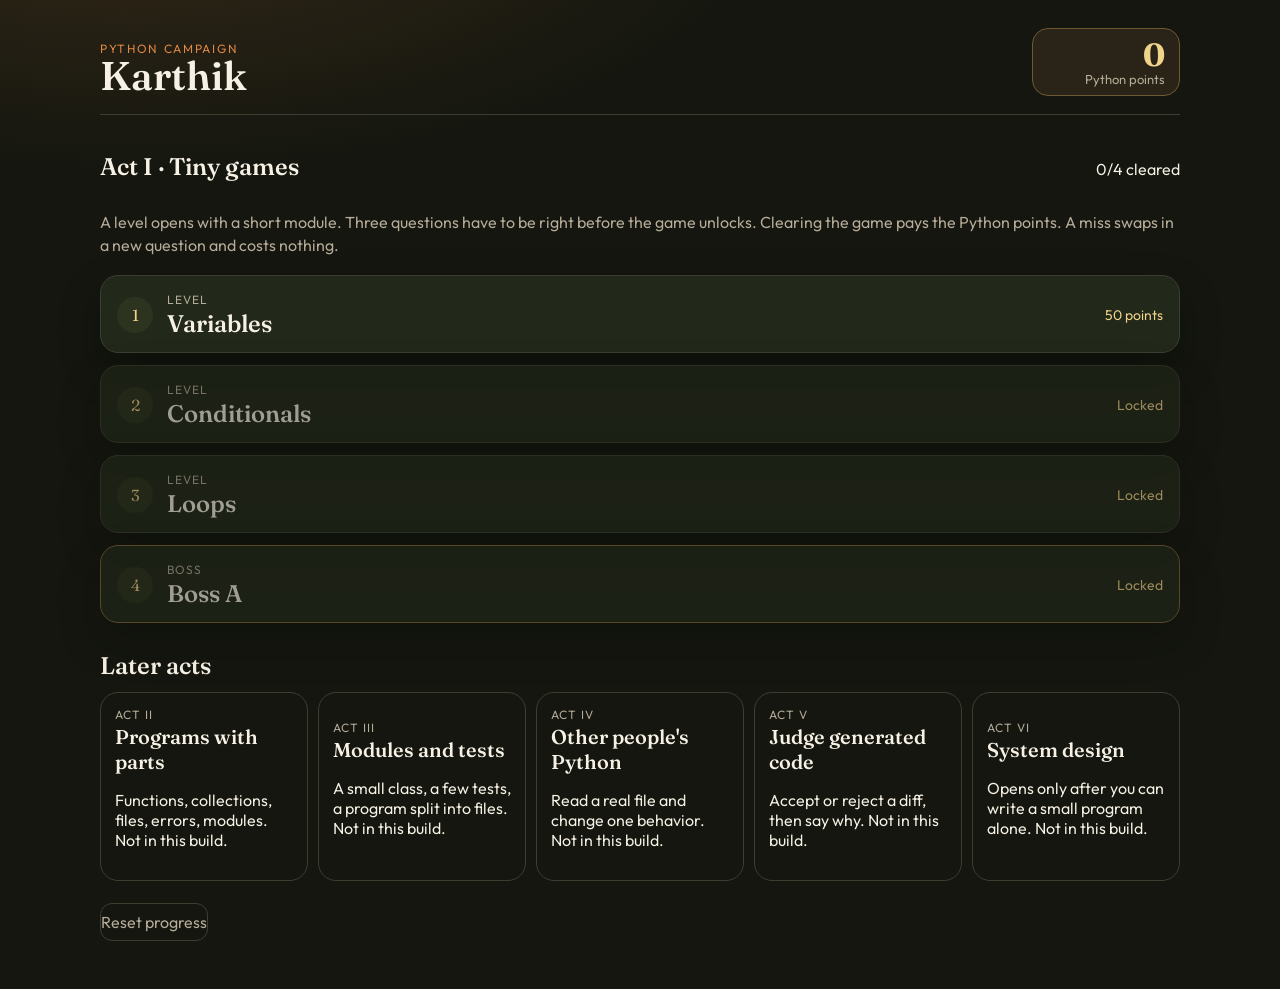
==== app/index.html @ a99b3df0 "Add Act I of the Python campaign tutor. Each level is a short module, a three-question check that lo" ====
<!DOCTYPE html>
<html lang="en">
  <head>
    <meta charset="utf-8" />
    <meta name="viewport" content="width=device-width, initial-scale=1" />
    <title>Python Campaign</title>
    <link rel="preconnect" href="https://fonts.googleapis.com" />
    <link rel="preconnect" href="https://fonts.gstatic.com" crossorigin />
    <link
      href="https://fonts.googleapis.com/css2?family=Fraunces:opsz,wght@9..144,560;9..144,650&family=IBM+Plex+Mono:wght@400;500&family=Outfit:wght@380;520;640&display=swap"
      rel="stylesheet"
    />
    <link rel="stylesheet" href="styles.css" />
  </head>
  <body>
    <div id="app"></div>
    <script src="logic.js"></script>
    <script src="levels.js"></script>
    <script src="main.js"></script>
  </body>
</html>
---- app/styles.css ----
:root {
  --bg: #14160f;
  --bg-raise: #1d2116;
  --ink: #f6f1e4;
  --muted: #b7ad9a;
  --line: #3a4030;
  --copper: #e08a45;
  --copper-ink: #2a160c;
  --gold: #f0d48a;
  --good: #b7d39a;
  --bad: #e7a090;
  --card: #22281a;
  --shadow: 0 18px 40px rgba(0, 0, 0, 0.28);
  color-scheme: dark;
}

* { box-sizing: border-box; }

html, body {
  margin: 0;
  min-height: 100%;
  background:
    radial-gradient(1200px 500px at 10% -10%, rgba(224, 138, 69, 0.16), transparent 55%),
    var(--bg);
  color: var(--ink);
  font-family: Outfit, "Avenir Next", "Segoe UI", sans-serif;
  font-weight: 380;
}

button, input { font: inherit; color: inherit; }

button { cursor: pointer; }

button:focus-visible, input:focus-visible {
  outline: 2px solid var(--gold);
  outline-offset: 2px;
}

#app { min-height: 100vh; }

.wrap {
  width: min(1080px, calc(100% - 32px));
  margin: 0 auto;
  padding-bottom: 48px;
}

.top {
  display: flex;
  justify-content: space-between;
  align-items: flex-end;
  gap: 16px;
  padding: 28px 0 18px;
  border-bottom: 1px solid var(--line);
}

.eyebrow {
  margin: 0;
  letter-spacing: 0.14em;
  text-transform: uppercase;
  font-size: 12px;
  color: var(--copper);
}

h1, h2, h3 { font-family: Fraunces, Georgia, serif; font-weight: 560; margin: 0; }

h1 { font-size: 40px; line-height: 1; }

.points {
  display: flex;
  flex-direction: column;
  align-items: flex-end;
  background: #2a2418;
  border: 1px solid #6d5a32;
  border-radius: 16px;
  padding: 10px 14px 8px;
  min-width: 148px;
}

.points b {
  font-family: Fraunces, Georgia, serif;
  font-size: 32px;
  line-height: 1;
  color: var(--gold);
}

.points span { color: var(--muted); font-size: 13px; }

.lede, .note, .tutor, .feedback { color: var(--muted); line-height: 1.45; }

.act-head, .row {
  display: flex;
  justify-content: space-between;
  gap: 12px;
  align-items: baseline;
}

.act { margin-top: 28px; }

.path {
  list-style: none;
  margin: 18px 0 0;
  padding: 0;
  display: grid;
  gap: 12px;
}

.level-card, .later-card, .panel {
  background: var(--card);
  border: 1px solid var(--line);
  border-radius: 18px;
  box-shadow: var(--shadow);
}

.level-card {
  width: 100%;
  text-align: left;
  padding: 16px 16px 14px;
  display: grid;
  grid-template-columns: auto 1fr auto;
  gap: 14px;
  align-items: center;
}

.level-card:hover:not(:disabled) { border-color: var(--copper); }

.level-card:disabled { cursor: default; opacity: 0.62; }

.level-card.boss { border-color: #8a6237; }

.index {
  width: 36px;
  height: 36px;
  border-radius: 50%;
  display: grid;
  place-items: center;
  background: #2c331f;
  color: var(--gold);
  font-family: Fraunces, Georgia, serif;
}

.kicker { margin: 0 0 2px; color: var(--muted); font-size: 12px; letter-spacing: 0.08em; text-transform: uppercase; }

.status { color: var(--gold); font-size: 14px; }

.later { margin-top: 28px; }

.later-grid {
  margin-top: 12px;
  display: grid;
  grid-template-columns: repeat(auto-fit, minmax(200px, 1fr));
  gap: 10px;
}

.later-card {
  text-align: left;
  padding: 14px;
  background: transparent;
  box-shadow: none;
}

.later-card h3 { font-size: 20px; }

.back, .text-btn, .primary, .choice, .line-btn {
  border-radius: 12px;
  border: 1px solid var(--line);
  background: #2a3120;
}

.primary {
  background: var(--copper);
  color: var(--copper-ink);
  border-color: transparent;
  padding: 10px 14px;
  font-weight: 640;
}

.primary:disabled, .choice:disabled, .line-btn:disabled { opacity: 0.45; cursor: not-allowed; }

.text-btn, .back {
  background: transparent;
  color: var(--muted);
  padding: 8px 0;
}

.level-top { display: flex; justify-content: space-between; gap: 12px; align-items: center; margin-top: 18px; }

.steps { display: flex; gap: 8px; padding: 0; margin: 16px 0; list-style: none; }

.steps button {
  border-radius: 999px;
  border: 1px solid var(--line);
  background: transparent;
  color: var(--muted);
  padding: 6px 12px;
}

.steps button[aria-current="step"] {
  background: var(--copper);
  color: var(--copper-ink);
  border-color: transparent;
}

.panel { padding: 18px; }

.split {
  display: grid;
  grid-template-columns: minmax(0, 0.9fr) minmax(0, 1.1fr);
  gap: 16px;
}

.concept { font-size: 20px; line-height: 1.35; margin: 0 0 12px; }

code, pre, .line-btn, .choice code { font-family: "IBM Plex Mono", ui-monospace, Menlo, Consolas, monospace; }

pre, .code-list {
  margin: 0;
  background: #12160e;
  border-radius: 14px;
  border: 1px solid var(--line);
  padding: 12px;
  overflow: auto;
}

.output { min-height: 52px; color: var(--good); }

.k { color: #f0b37a; }
.s { color: #d9ecb8; }
.n { color: #f0d48a; }
.c { color: #8d927f; }

.choices { display: grid; gap: 8px; margin-top: 12px; }

.choice {
  text-align: left;
  padding: 10px 12px;
  background: #2a3120;
}

.play-stats {
  display: flex;
  gap: 18px;
  align-items: flex-end;
  margin-bottom: 12px;
}

.play-stats strong {
  display: block;
  font-family: Fraunces, Georgia, serif;
  font-size: 42px;
  line-height: 0.9;
}

.controls, .name-row { display: flex; gap: 8px; flex-wrap: wrap; margin: 8px 0 12px; }

input[type="text"], input[type="number"] {
  background: #12160e;
  border: 1px solid var(--line);
  border-radius: 12px;
  padding: 10px 12px;
  min-width: 0;
}

.log {
  max-height: 180px;
  overflow: auto;
  margin: 0;
  padding-left: 18px;
  color: var(--ink);
}

.log li { margin: 4px 0; }

.code-list { padding: 6px; }

.line-btn, .line-static {
  display: grid;
  grid-template-columns: 32px 1fr;
  gap: 8px;
  width: 100%;
  text-align: left;
  padding: 4px 8px;
  border-radius: 8px;
  background: transparent;
  border-color: transparent;
  white-space: pre;
}

.line-btn.selected {
  background: rgba(224, 138, 69, 0.22);
  border-color: var(--copper);
}

.ln { color: #6f7562; }

.feedback { min-height: 1.4em; }

.feedback.bad { color: var(--bad); }
.feedback.good { color: var(--good); }

.actions { display: flex; gap: 10px; flex-wrap: wrap; margin-top: 14px; }

.reset { margin-top: 22px; }

@media (max-width: 800px) {
  h1 { font-size: 32px; }
  .top, .level-card { grid-template-columns: 1fr; display: flex; }
  .level-card { flex-wrap: wrap; }
  .points { align-items: flex-start; }
  .split { grid-template-columns: 1fr; }
  .play-stats strong { font-size: 34px; }
}

@media (prefers-reduced-motion: reduce) {
  * { scroll-behavior: auto; }
}
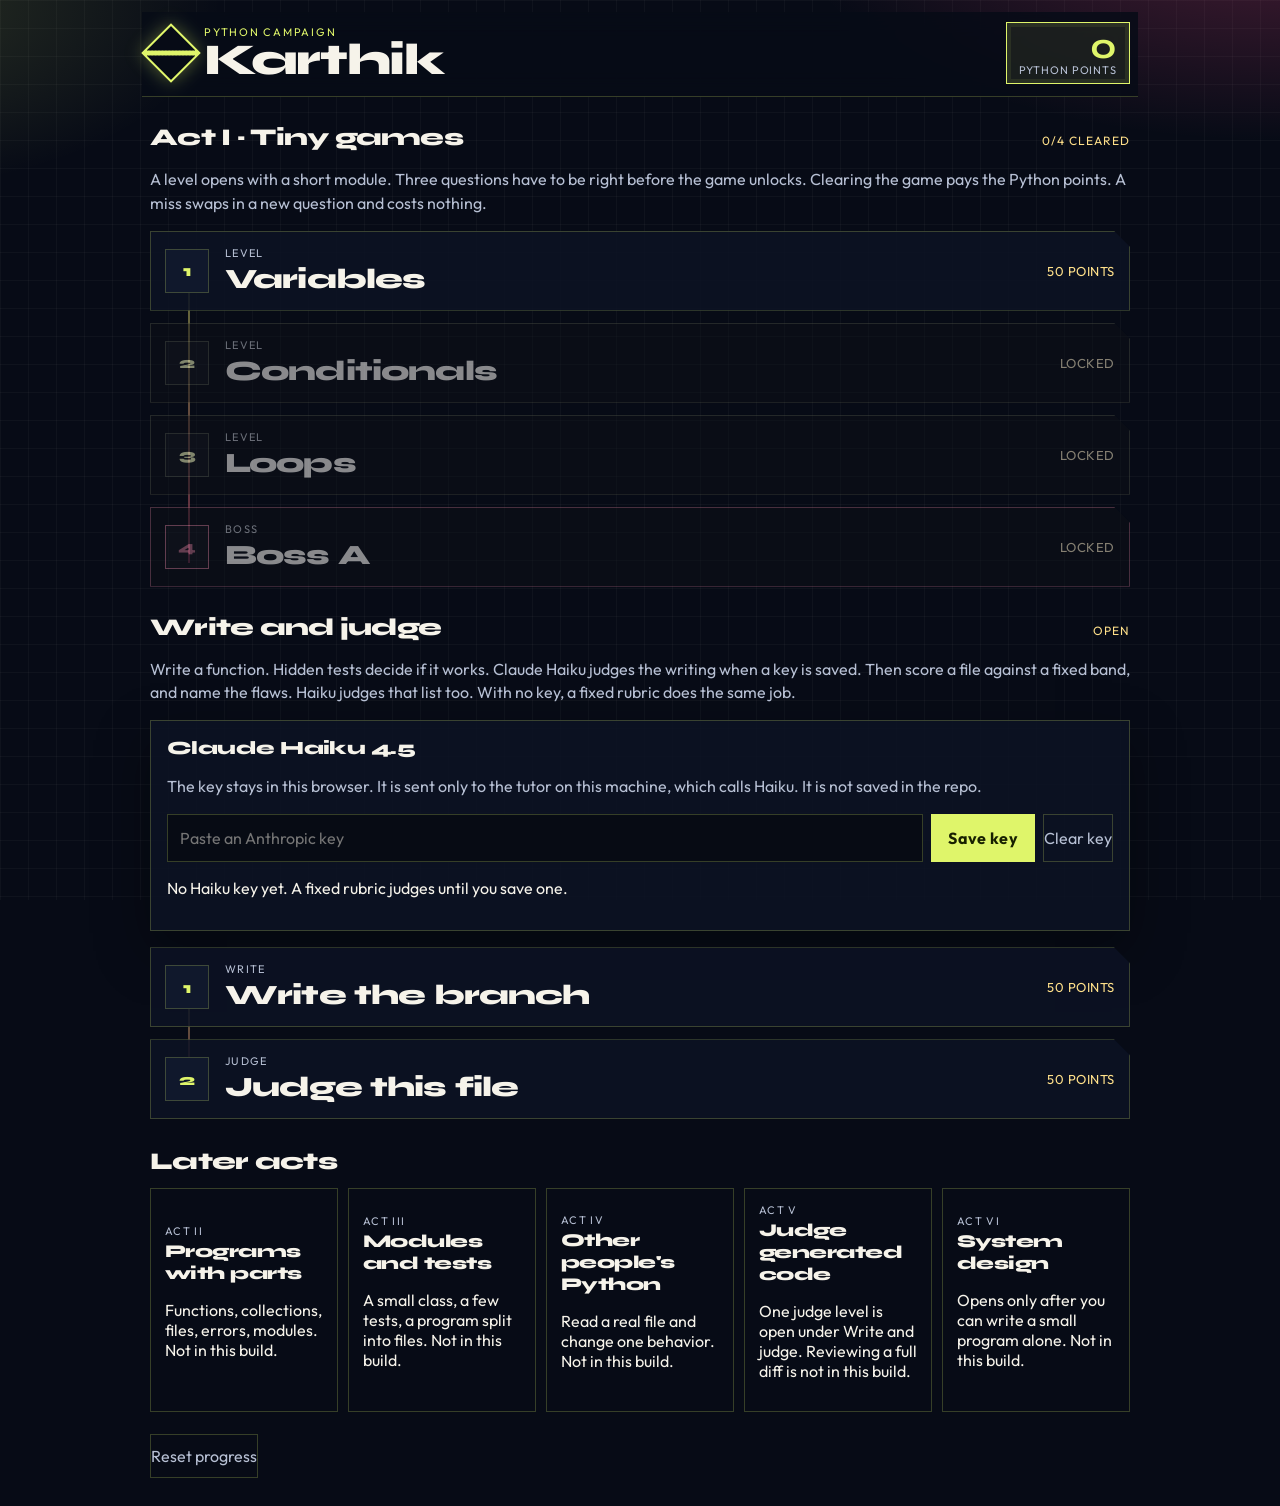
==== commit 39f4b449: "Restyle the campaign as a mobile game board. The map, HUD, and level screens use a dark quest layout" ====
--- a/app/index.html
+++ b/app/index.html
@@ -2,12 +2,13 @@
 <html lang="en">
   <head>
     <meta charset="utf-8" />
-    <meta name="viewport" content="width=device-width, initial-scale=1" />
+    <meta name="viewport" content="width=device-width, initial-scale=1, viewport-fit=cover" />
+    <meta name="theme-color" content="#070b16" />
     <title>Python Campaign</title>
     <link rel="preconnect" href="https://fonts.googleapis.com" />
     <link rel="preconnect" href="https://fonts.gstatic.com" crossorigin />
     <link
-      href="https://fonts.googleapis.com/css2?family=Fraunces:opsz,wght@9..144,560;9..144,650&family=IBM+Plex+Mono:wght@400;500&family=Outfit:wght@380;520;640&display=swap"
+      href="https://fonts.googleapis.com/css2?family=IBM+Plex+Mono:wght@400;500&family=Outfit:wght@400;560;700&family=Syne:wght@700;800&display=swap"
       rel="stylesheet"
     />
     <link rel="stylesheet" href="styles.css" />
--- a/app/styles.css
+++ b/app/styles.css
@@ -1,16 +1,16 @@
 :root {
-  --bg: #14160f;
-  --bg-raise: #1d2116;
-  --ink: #f6f1e4;
-  --muted: #b7ad9a;
-  --line: #3a4030;
-  --copper: #e08a45;
-  --copper-ink: #2a160c;
-  --gold: #f0d48a;
-  --good: #b7d39a;
-  --bad: #e7a090;
-  --card: #22281a;
-  --shadow: 0 18px 40px rgba(0, 0, 0, 0.28);
+  --bg: #070b16;
+  --panel: rgba(12, 18, 36, 0.86);
+  --ink: #f6f3ea;
+  --muted: #b7c0d4;
+  --line: rgba(223, 245, 106, 0.22);
+  --lime: #dff56a;
+  --lime-ink: #172000;
+  --magenta: #ff4f8b;
+  --gold: #ffe08a;
+  --good: #b6f3c0;
+  --bad: #ffb1c4;
+  --shadow: 0 20px 50px rgba(0, 0, 0, 0.35);
   color-scheme: dark;
 }
 
@@ -19,246 +19,397 @@
 html, body {
   margin: 0;
   min-height: 100%;
-  background:
-    radial-gradient(1200px 500px at 10% -10%, rgba(224, 138, 69, 0.16), transparent 55%),
-    var(--bg);
+  background: var(--bg);
   color: var(--ink);
   font-family: Outfit, "Avenir Next", "Segoe UI", sans-serif;
-  font-weight: 380;
-}
-
-button, input { font: inherit; color: inherit; }
-
-button { cursor: pointer; }
-
-button:focus-visible, input:focus-visible {
-  outline: 2px solid var(--gold);
+  font-weight: 400;
+}
+
+body {
+  min-height: 100dvh;
+  overflow-x: clip;
+  background-image:
+    radial-gradient(900px 420px at 100% -10%, rgba(255, 79, 139, 0.28), transparent 55%),
+    radial-gradient(700px 380px at -10% 0%, rgba(223, 245, 106, 0.16), transparent 50%),
+    linear-gradient(180deg, rgba(255, 255, 255, 0.03) 1px, transparent 1px),
+    linear-gradient(90deg, rgba(255, 255, 255, 0.03) 1px, transparent 1px);
+  background-size: auto, auto, 28px 28px, 28px 28px;
+  background-attachment: fixed;
+}
+
+button, input, textarea { font: inherit; color: inherit; }
+
+button { cursor: pointer; touch-action: manipulation; }
+
+button:focus-visible, input:focus-visible, textarea:focus-visible {
+  outline: 2px solid var(--lime);
   outline-offset: 2px;
 }
 
-#app { min-height: 100vh; }
-
-.wrap {
-  width: min(1080px, calc(100% - 32px));
+#app { min-height: 100dvh; }
+
+.board {
+  width: min(980px, calc(100% - 28px));
   margin: 0 auto;
-  padding-bottom: 48px;
-}
-
-.top {
+  padding: 12px 0 calc(28px + env(safe-area-inset-bottom));
+}
+
+.hud {
+  position: sticky;
+  top: 0;
+  z-index: 5;
   display: flex;
   justify-content: space-between;
-  align-items: flex-end;
-  gap: 16px;
-  padding: 28px 0 18px;
+  align-items: center;
+  gap: 12px;
+  margin: 0 -8px;
+  padding: calc(10px + env(safe-area-inset-top)) 8px 12px;
+  background: rgba(7, 11, 22, 0.82);
+  backdrop-filter: blur(14px);
   border-bottom: 1px solid var(--line);
 }
 
+.mark { display: flex; align-items: center; gap: 12px; min-width: 0; }
+
+.sigil {
+  width: 42px;
+  height: 42px;
+  flex: none;
+  border: 2px solid var(--lime);
+  transform: rotate(45deg);
+  box-shadow: 0 0 18px rgba(223, 245, 106, 0.35);
+  background:
+    linear-gradient(135deg, transparent 46%, var(--lime) 46% 54%, transparent 54%);
+}
+
 .eyebrow {
   margin: 0;
-  letter-spacing: 0.14em;
+  letter-spacing: 0.16em;
   text-transform: uppercase;
-  font-size: 12px;
-  color: var(--copper);
-}
-
-h1, h2, h3 { font-family: Fraunces, Georgia, serif; font-weight: 560; margin: 0; }
-
-h1 { font-size: 40px; line-height: 1; }
+  font-size: 11px;
+  color: var(--lime);
+}
+
+h1, h2, h3 {
+  font-family: Syne, "Arial Black", sans-serif;
+  font-weight: 800;
+  margin: 0;
+  letter-spacing: -0.03em;
+}
+
+h1 { font-size: clamp(28px, 5vw, 44px); line-height: 0.95; }
 
 .points {
   display: flex;
   flex-direction: column;
   align-items: flex-end;
-  background: #2a2418;
-  border: 1px solid #6d5a32;
-  border-radius: 16px;
-  padding: 10px 14px 8px;
-  min-width: 148px;
+  min-width: 92px;
+  padding: 8px 12px 6px;
+  border: 1px solid var(--lime);
+  background: rgba(223, 245, 106, 0.08);
+  box-shadow: inset 0 0 0 4px rgba(223, 245, 106, 0.08);
 }
 
 .points b {
-  font-family: Fraunces, Georgia, serif;
-  font-size: 32px;
-  line-height: 1;
-  color: var(--gold);
-}
-
-.points span { color: var(--muted); font-size: 13px; }
+  font-family: Syne, sans-serif;
+  font-size: clamp(26px, 6vw, 36px);
+  line-height: 0.9;
+  color: var(--lime);
+}
+
+.points span {
+  color: var(--muted);
+  font-size: 11px;
+  letter-spacing: 0.08em;
+  text-transform: uppercase;
+}
 
 .lede, .note, .tutor, .feedback { color: var(--muted); line-height: 1.45; }
 
-.act-head, .row {
+.act { margin-top: 26px; }
+
+.act-head {
   display: flex;
   justify-content: space-between;
   gap: 12px;
   align-items: baseline;
 }
 
-.act { margin-top: 28px; }
+.act-head p {
+  margin: 0;
+  color: var(--gold);
+  letter-spacing: 0.08em;
+  text-transform: uppercase;
+  font-size: 12px;
+}
 
 .path {
   list-style: none;
-  margin: 18px 0 0;
+  margin: 16px 0 0;
   padding: 0;
   display: grid;
   gap: 12px;
+  position: relative;
+}
+
+.path::before {
+  content: "";
+  position: absolute;
+  left: 38px;
+  top: 24px;
+  bottom: 24px;
+  width: 2px;
+  background: linear-gradient(var(--lime), rgba(255, 79, 139, 0.8));
+  opacity: 0.45;
+  pointer-events: none;
 }
 
 .level-card, .later-card, .panel {
-  background: var(--card);
-  border: 1px solid var(--line);
-  border-radius: 18px;
+  background: var(--panel);
+  border: 1px solid var(--line);
   box-shadow: var(--shadow);
 }
 
 .level-card {
+  position: relative;
   width: 100%;
   text-align: left;
-  padding: 16px 16px 14px;
-  display: grid;
-  grid-template-columns: auto 1fr auto;
-  gap: 14px;
+  padding: 14px;
+  display: grid;
+  grid-template-columns: 48px minmax(0, 1fr) auto;
+  gap: 12px;
   align-items: center;
-}
-
-.level-card:hover:not(:disabled) { border-color: var(--copper); }
-
-.level-card:disabled { cursor: default; opacity: 0.62; }
-
-.level-card.boss { border-color: #8a6237; }
+  min-height: 76px;
+  clip-path: polygon(0 0, calc(100% - 16px) 0, 100% 16px, 100% 100%, 0 100%);
+}
+
+.level-card:hover:not(:disabled) {
+  border-color: var(--lime);
+  transform: translateY(-1px);
+}
+
+.level-card:disabled {
+  cursor: default;
+  opacity: 0.55;
+  filter: saturate(0.4);
+}
+
+.level-card.boss { border-color: rgba(255, 79, 139, 0.7); }
+
+.level-card.cleared { border-color: rgba(223, 245, 106, 0.7); }
 
 .index {
-  width: 36px;
-  height: 36px;
-  border-radius: 50%;
+  width: 44px;
+  height: 44px;
   display: grid;
   place-items: center;
-  background: #2c331f;
+  background: #10182c;
+  color: var(--lime);
+  font-family: Syne, sans-serif;
+  font-weight: 800;
+  border: 1px solid var(--line);
+  position: relative;
+  z-index: 1;
+}
+
+.level-card.boss .index { color: var(--magenta); border-color: var(--magenta); }
+.level-card.cleared .index { background: var(--lime); color: var(--lime-ink); }
+
+.kicker {
+  margin: 0 0 2px;
+  color: var(--muted);
+  font-size: 11px;
+  letter-spacing: 0.12em;
+  text-transform: uppercase;
+}
+
+.level-card h2 { font-size: clamp(20px, 4vw, 28px); }
+
+.status {
   color: var(--gold);
-  font-family: Fraunces, Georgia, serif;
-}
-
-.kicker { margin: 0 0 2px; color: var(--muted); font-size: 12px; letter-spacing: 0.08em; text-transform: uppercase; }
-
-.status { color: var(--gold); font-size: 14px; }
+  font-size: 13px;
+  letter-spacing: 0.04em;
+  text-transform: uppercase;
+}
 
 .later { margin-top: 28px; }
 
 .later-grid {
   margin-top: 12px;
   display: grid;
-  grid-template-columns: repeat(auto-fit, minmax(200px, 1fr));
+  grid-template-columns: repeat(auto-fit, minmax(180px, 1fr));
   gap: 10px;
 }
 
 .later-card {
   text-align: left;
   padding: 14px;
+  min-height: 48px;
   background: transparent;
   box-shadow: none;
 }
 
-.later-card h3 { font-size: 20px; }
+.later-card h3 { font-size: 18px; }
 
 .back, .text-btn, .primary, .choice, .line-btn {
-  border-radius: 12px;
-  border: 1px solid var(--line);
-  background: #2a3120;
+  border: 1px solid var(--line);
+  background: #121a30;
+}
+
+.primary, .choice, .back, .text-btn, .steps button {
+  min-height: 48px;
 }
 
 .primary {
-  background: var(--copper);
-  color: var(--copper-ink);
+  background: var(--lime);
+  color: var(--lime-ink);
   border-color: transparent;
-  padding: 10px 14px;
-  font-weight: 640;
-}
-
-.primary:disabled, .choice:disabled, .line-btn:disabled { opacity: 0.45; cursor: not-allowed; }
+  padding: 12px 16px;
+  font-weight: 700;
+  letter-spacing: 0.02em;
+}
+
+.primary:disabled, .choice:disabled, .line-btn:disabled, .steps button:disabled {
+  opacity: 0.45;
+  cursor: not-allowed;
+}
 
 .text-btn, .back {
   background: transparent;
   color: var(--muted);
   padding: 8px 0;
-}
-
-.level-top { display: flex; justify-content: space-between; gap: 12px; align-items: center; margin-top: 18px; }
-
-.steps { display: flex; gap: 8px; padding: 0; margin: 16px 0; list-style: none; }
+  min-height: 44px;
+}
+
+.level-top {
+  display: flex;
+  justify-content: space-between;
+  gap: 12px;
+  align-items: center;
+  margin-top: 16px;
+}
+
+.level-top h2 { font-size: clamp(24px, 6vw, 36px); }
+
+.steps {
+  display: flex;
+  gap: 8px;
+  padding: 0;
+  margin: 14px 0;
+  list-style: none;
+  overflow-x: auto;
+}
 
 .steps button {
-  border-radius: 999px;
   border: 1px solid var(--line);
   background: transparent;
   color: var(--muted);
-  padding: 6px 12px;
+  padding: 8px 14px;
+  white-space: nowrap;
 }
 
 .steps button[aria-current="step"] {
-  background: var(--copper);
-  color: var(--copper-ink);
+  background: var(--lime);
+  color: var(--lime-ink);
   border-color: transparent;
 }
 
-.panel { padding: 18px; }
+.panel { padding: 16px; min-width: 0; }
 
 .split {
   display: grid;
   grid-template-columns: minmax(0, 0.9fr) minmax(0, 1.1fr);
-  gap: 16px;
-}
-
-.concept { font-size: 20px; line-height: 1.35; margin: 0 0 12px; }
-
-code, pre, .line-btn, .choice code { font-family: "IBM Plex Mono", ui-monospace, Menlo, Consolas, monospace; }
+  gap: 14px;
+}
+
+.split > * { min-width: 0; }
+
+.concept {
+  font-family: Syne, sans-serif;
+  font-weight: 700;
+  font-size: clamp(18px, 4vw, 24px);
+  line-height: 1.25;
+  margin: 0 0 12px;
+  color: var(--ink);
+}
+
+code, pre, .line-btn, .choice, textarea {
+  font-family: "IBM Plex Mono", ui-monospace, Menlo, Consolas, monospace;
+}
 
 pre, .code-list {
   margin: 0;
-  background: #12160e;
-  border-radius: 14px;
+  background: #070b14;
   border: 1px solid var(--line);
   padding: 12px;
   overflow: auto;
-}
-
-.output { min-height: 52px; color: var(--good); }
-
-.k { color: #f0b37a; }
-.s { color: #d9ecb8; }
-.n { color: #f0d48a; }
-.c { color: #8d927f; }
+  max-width: 100%;
+}
+
+.output { min-height: 52px; margin-top: 8px; color: var(--good); }
+
+.k { color: #ffd0e2; }
+.s { color: var(--lime); }
+.n { color: var(--gold); }
+.c { color: #8d97ad; }
 
 .choices { display: grid; gap: 8px; margin-top: 12px; }
 
 .choice {
   text-align: left;
-  padding: 10px 12px;
-  background: #2a3120;
+  padding: 12px;
+  background: #121a30;
+  min-height: 48px;
+}
+
+.choice.selected {
+  border-color: var(--lime);
+  background: rgba(223, 245, 106, 0.14);
+  color: var(--ink);
 }
 
 .play-stats {
   display: flex;
-  gap: 18px;
+  gap: 14px;
+  flex-wrap: wrap;
   align-items: flex-end;
   margin-bottom: 12px;
 }
 
 .play-stats strong {
   display: block;
-  font-family: Fraunces, Georgia, serif;
-  font-size: 42px;
+  font-family: Syne, sans-serif;
+  font-size: clamp(28px, 8vw, 42px);
   line-height: 0.9;
-}
-
-.controls, .name-row { display: flex; gap: 8px; flex-wrap: wrap; margin: 8px 0 12px; }
-
-input[type="text"], input[type="number"] {
-  background: #12160e;
-  border: 1px solid var(--line);
-  border-radius: 12px;
-  padding: 10px 12px;
+  color: var(--lime);
+}
+
+.controls, .name-row, .key-row, .actions {
+  display: flex;
+  gap: 8px;
+  flex-wrap: wrap;
+  margin: 8px 0 12px;
+}
+
+.actions { margin-top: 14px; }
+
+input[type="text"], input[type="number"], input[type="password"], textarea {
+  background: #070b14;
+  border: 1px solid var(--line);
+  padding: 12px;
   min-width: 0;
-}
+  min-height: 48px;
+  font-size: 16px;
+}
+
+textarea {
+  width: 100%;
+  min-height: 200px;
+  resize: vertical;
+  line-height: 1.45;
+}
+
+.key-row input { flex: 1 1 180px; }
 
 .log {
   max-height: 180px;
@@ -274,42 +425,59 @@
 
 .line-btn, .line-static {
   display: grid;
-  grid-template-columns: 32px 1fr;
+  grid-template-columns: 32px minmax(0, 1fr);
   gap: 8px;
   width: 100%;
   text-align: left;
-  padding: 4px 8px;
-  border-radius: 8px;
+  padding: 6px 8px;
   background: transparent;
   border-color: transparent;
   white-space: pre;
-}
+  min-height: 36px;
+}
+
+.line-btn { min-height: 44px; }
 
 .line-btn.selected {
-  background: rgba(224, 138, 69, 0.22);
-  border-color: var(--copper);
-}
-
-.ln { color: #6f7562; }
+  background: rgba(223, 245, 106, 0.16);
+  border-color: var(--lime);
+}
+
+.ln { color: #6d7890; }
 
 .feedback { min-height: 1.4em; }
 
 .feedback.bad { color: var(--bad); }
 .feedback.good { color: var(--good); }
 
-.actions { display: flex; gap: 10px; flex-wrap: wrap; margin-top: 14px; }
-
 .reset { margin-top: 22px; }
 
 @media (max-width: 800px) {
-  h1 { font-size: 32px; }
-  .top, .level-card { grid-template-columns: 1fr; display: flex; }
-  .level-card { flex-wrap: wrap; }
-  .points { align-items: flex-start; }
+  .board { width: min(100% - 20px, 980px); }
   .split { grid-template-columns: 1fr; }
-  .play-stats strong { font-size: 34px; }
+  .level-card {
+    grid-template-columns: 44px minmax(0, 1fr);
+  }
+  .level-card .index { grid-row: span 2; }
+  .level-card .status {
+    grid-column: 2;
+    justify-self: start;
+  }
+  .path::before { left: 35px; }
+  .later-grid { grid-template-columns: 1fr; }
+  .controls, .actions, .key-row { display: grid; grid-template-columns: 1fr; }
+  .name-row { display: grid; grid-template-columns: 1fr 1fr; }
+  .controls:has(button + button):not(:has(input)) { grid-template-columns: 1fr 1fr; }
+  .primary, .choice { width: 100%; }
+  .play-stats { justify-content: space-between; }
+}
+
+@media (max-width: 380px) {
+  .name-row, .controls:has(button + button):not(:has(input)) { grid-template-columns: 1fr; }
+  .points { padding: 6px 8px; }
+  .sigil { width: 34px; height: 34px; }
 }
 
 @media (prefers-reduced-motion: reduce) {
-  * { scroll-behavior: auto; }
-}
+  .level-card:hover:not(:disabled) { transform: none; }
+}
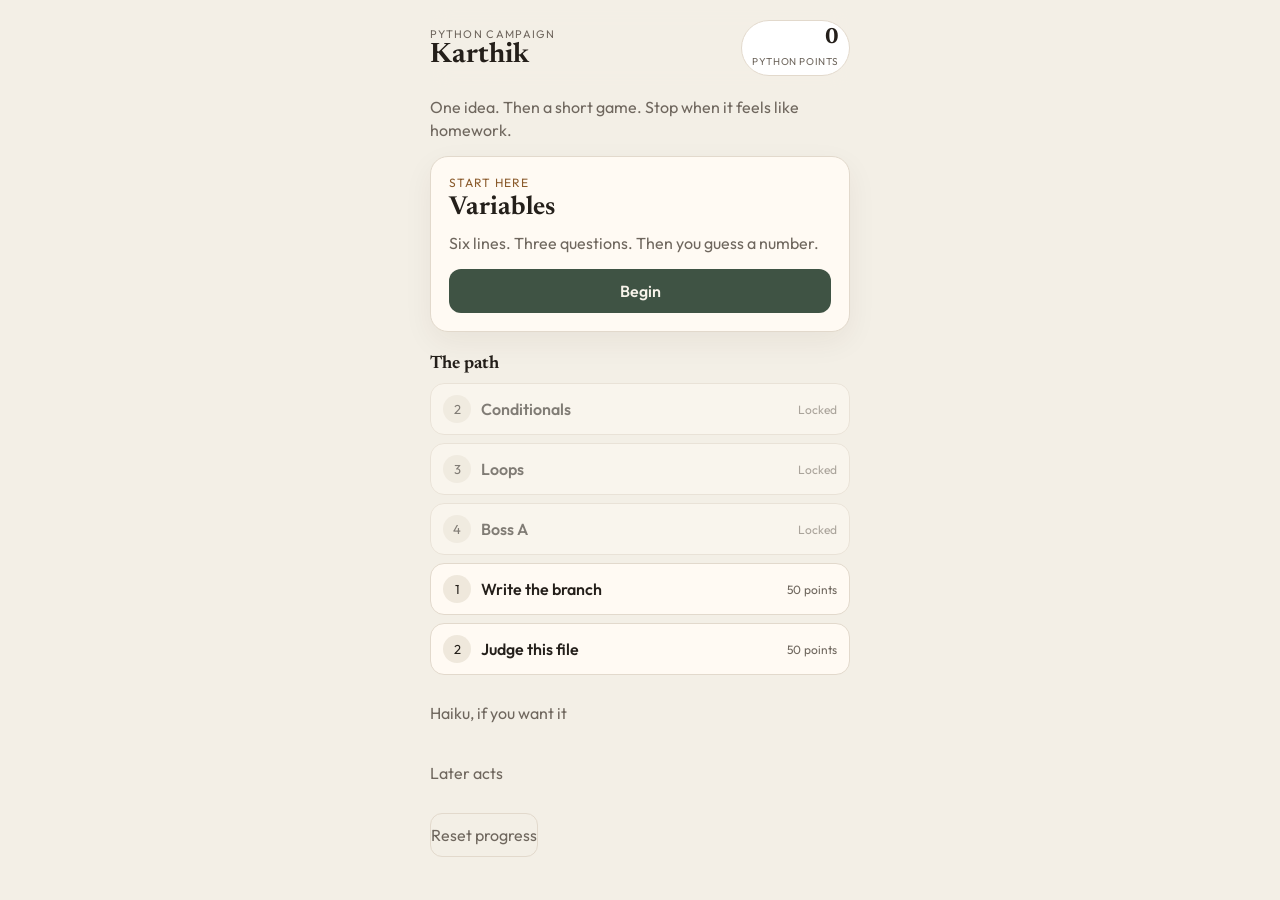
==== commit 0f9da296: "Calm the campaign into a narrow introduction. The map stays a short paper column: one next step, the" ====
--- a/app/index.html
+++ b/app/index.html
@@ -3,12 +3,12 @@
   <head>
     <meta charset="utf-8" />
     <meta name="viewport" content="width=device-width, initial-scale=1, viewport-fit=cover" />
-    <meta name="theme-color" content="#070b16" />
+    <meta name="theme-color" content="#f3efe6" />
     <title>Python Campaign</title>
     <link rel="preconnect" href="https://fonts.googleapis.com" />
     <link rel="preconnect" href="https://fonts.gstatic.com" crossorigin />
     <link
-      href="https://fonts.googleapis.com/css2?family=IBM+Plex+Mono:wght@400;500&family=Outfit:wght@400;560;700&family=Syne:wght@700;800&display=swap"
+      href="https://fonts.googleapis.com/css2?family=IBM+Plex+Mono:wght@400;500&family=Newsreader:opsz,wght@6..72,500;6..72,650&family=Outfit:wght@400;560&display=swap"
       rel="stylesheet"
     />
     <link rel="stylesheet" href="styles.css" />
--- a/app/styles.css
+++ b/app/styles.css
@@ -1,17 +1,16 @@
 :root {
-  --bg: #070b16;
-  --panel: rgba(12, 18, 36, 0.86);
-  --ink: #f6f3ea;
-  --muted: #b7c0d4;
-  --line: rgba(223, 245, 106, 0.22);
-  --lime: #dff56a;
-  --lime-ink: #172000;
-  --magenta: #ff4f8b;
-  --gold: #ffe08a;
-  --good: #b6f3c0;
-  --bad: #ffb1c4;
-  --shadow: 0 20px 50px rgba(0, 0, 0, 0.35);
-  color-scheme: dark;
+  --bg: #f3efe6;
+  --ink: #241f1a;
+  --muted: #6f675e;
+  --line: #e2d9cc;
+  --card: #fffaf3;
+  --accent: #3f5344;
+  --accent-ink: #f7f3ea;
+  --gold: #8a5a2b;
+  --good: #2f6b45;
+  --bad: #8d3d32;
+  --shadow: 0 10px 30px rgba(60, 42, 20, 0.06);
+  color-scheme: light;
 }
 
 * { box-sizing: border-box; }
@@ -28,30 +27,22 @@
 body {
   min-height: 100dvh;
   overflow-x: clip;
-  background-image:
-    radial-gradient(900px 420px at 100% -10%, rgba(255, 79, 139, 0.28), transparent 55%),
-    radial-gradient(700px 380px at -10% 0%, rgba(223, 245, 106, 0.16), transparent 50%),
-    linear-gradient(180deg, rgba(255, 255, 255, 0.03) 1px, transparent 1px),
-    linear-gradient(90deg, rgba(255, 255, 255, 0.03) 1px, transparent 1px);
-  background-size: auto, auto, 28px 28px, 28px 28px;
-  background-attachment: fixed;
 }
 
 button, input, textarea { font: inherit; color: inherit; }
-
 button { cursor: pointer; touch-action: manipulation; }
 
 button:focus-visible, input:focus-visible, textarea:focus-visible {
-  outline: 2px solid var(--lime);
+  outline: 2px solid var(--accent);
   outline-offset: 2px;
 }
 
 #app { min-height: 100dvh; }
 
 .board {
-  width: min(980px, calc(100% - 28px));
+  width: min(420px, calc(100% - 32px));
   margin: 0 auto;
-  padding: 12px 0 calc(28px + env(safe-area-inset-bottom));
+  padding: 8px 0 calc(32px + env(safe-area-inset-bottom));
 }
 
 .hud {
@@ -62,212 +53,168 @@
   justify-content: space-between;
   align-items: center;
   gap: 12px;
-  margin: 0 -8px;
-  padding: calc(10px + env(safe-area-inset-top)) 8px 12px;
-  background: rgba(7, 11, 22, 0.82);
-  backdrop-filter: blur(14px);
-  border-bottom: 1px solid var(--line);
-}
-
-.mark { display: flex; align-items: center; gap: 12px; min-width: 0; }
-
-.sigil {
-  width: 42px;
-  height: 42px;
-  flex: none;
-  border: 2px solid var(--lime);
-  transform: rotate(45deg);
-  box-shadow: 0 0 18px rgba(223, 245, 106, 0.35);
-  background:
-    linear-gradient(135deg, transparent 46%, var(--lime) 46% 54%, transparent 54%);
+  padding: calc(12px + env(safe-area-inset-top)) 0 12px;
+  background: rgba(243, 239, 230, 0.92);
+  backdrop-filter: blur(10px);
 }
 
 .eyebrow {
   margin: 0;
-  letter-spacing: 0.16em;
+  letter-spacing: 0.12em;
   text-transform: uppercase;
   font-size: 11px;
-  color: var(--lime);
+  color: var(--muted);
 }
 
 h1, h2, h3 {
-  font-family: Syne, "Arial Black", sans-serif;
-  font-weight: 800;
+  font-family: Newsreader, Georgia, serif;
+  font-weight: 650;
   margin: 0;
-  letter-spacing: -0.03em;
-}
-
-h1 { font-size: clamp(28px, 5vw, 44px); line-height: 0.95; }
+}
+
+h1 { font-size: 28px; line-height: 1; }
+h2 { font-size: 26px; line-height: 1.15; }
 
 .points {
-  display: flex;
-  flex-direction: column;
-  align-items: flex-end;
-  min-width: 92px;
-  padding: 8px 12px 6px;
-  border: 1px solid var(--lime);
-  background: rgba(223, 245, 106, 0.08);
-  box-shadow: inset 0 0 0 4px rgba(223, 245, 106, 0.08);
+  text-align: right;
+  padding: 6px 10px;
+  border-radius: 999px;
+  background: #fff;
+  border: 1px solid var(--line);
 }
 
 .points b {
-  font-family: Syne, sans-serif;
-  font-size: clamp(26px, 6vw, 36px);
-  line-height: 0.9;
-  color: var(--lime);
+  display: block;
+  font-family: Newsreader, Georgia, serif;
+  font-size: 22px;
+  line-height: 1;
 }
 
 .points span {
   color: var(--muted);
-  font-size: 11px;
+  font-size: 10px;
+  letter-spacing: 0.06em;
+  text-transform: uppercase;
+}
+
+.hello {
+  margin: 8px 0 14px;
+  color: var(--muted);
+  line-height: 1.45;
+}
+
+.now {
+  width: 100%;
+  text-align: left;
+  background: var(--card);
+  border: 1px solid var(--line);
+  border-radius: 18px;
+  box-shadow: var(--shadow);
+  padding: 18px;
+}
+
+.now .primary { margin-top: 14px; }
+
+.lede, .note, .tutor, .feedback { color: var(--muted); line-height: 1.45; }
+.tutor { margin: 8px 0 0; }
+
+.act { margin-top: 22px; }
+.act h2 { font-size: 18px; margin-bottom: 8px; }
+
+.path {
+  list-style: none;
+  margin: 0;
+  padding: 0;
+  display: grid;
+  gap: 8px;
+}
+
+.level-card, .later-card, .panel {
+  background: var(--card);
+  border: 1px solid var(--line);
+  border-radius: 14px;
+}
+
+.level-card {
+  width: 100%;
+  text-align: left;
+  padding: 10px 12px;
+  min-height: 52px;
+  display: grid;
+  grid-template-columns: 28px minmax(0, 1fr) auto;
+  gap: 10px;
+  align-items: center;
+}
+
+.level-card:disabled { opacity: 0.55; cursor: default; }
+.level-card.cleared .status { color: var(--good); }
+
+.index {
+  width: 28px;
+  height: 28px;
+  border-radius: 50%;
+  display: grid;
+  place-items: center;
+  background: #efe8dc;
+  color: var(--ink);
+  font-size: 13px;
+}
+
+.card-title { font-weight: 560; }
+.kicker {
+  margin: 0 0 4px;
+  color: var(--gold);
+  font-size: 12px;
   letter-spacing: 0.08em;
   text-transform: uppercase;
 }
-
-.lede, .note, .tutor, .feedback { color: var(--muted); line-height: 1.45; }
-
-.act { margin-top: 26px; }
-
-.act-head {
-  display: flex;
-  justify-content: space-between;
-  gap: 12px;
-  align-items: baseline;
-}
-
-.act-head p {
-  margin: 0;
-  color: var(--gold);
-  letter-spacing: 0.08em;
-  text-transform: uppercase;
-  font-size: 12px;
-}
-
-.path {
-  list-style: none;
-  margin: 16px 0 0;
-  padding: 0;
-  display: grid;
-  gap: 12px;
-  position: relative;
-}
-
-.path::before {
-  content: "";
-  position: absolute;
-  left: 38px;
-  top: 24px;
-  bottom: 24px;
-  width: 2px;
-  background: linear-gradient(var(--lime), rgba(255, 79, 139, 0.8));
-  opacity: 0.45;
-  pointer-events: none;
-}
-
-.level-card, .later-card, .panel {
-  background: var(--panel);
-  border: 1px solid var(--line);
-  box-shadow: var(--shadow);
-}
-
-.level-card {
-  position: relative;
-  width: 100%;
-  text-align: left;
-  padding: 14px;
-  display: grid;
-  grid-template-columns: 48px minmax(0, 1fr) auto;
-  gap: 12px;
-  align-items: center;
-  min-height: 76px;
-  clip-path: polygon(0 0, calc(100% - 16px) 0, 100% 16px, 100% 100%, 0 100%);
-}
-
-.level-card:hover:not(:disabled) {
-  border-color: var(--lime);
-  transform: translateY(-1px);
-}
-
-.level-card:disabled {
-  cursor: default;
-  opacity: 0.55;
-  filter: saturate(0.4);
-}
-
-.level-card.boss { border-color: rgba(255, 79, 139, 0.7); }
-
-.level-card.cleared { border-color: rgba(223, 245, 106, 0.7); }
-
-.index {
-  width: 44px;
-  height: 44px;
-  display: grid;
-  place-items: center;
-  background: #10182c;
-  color: var(--lime);
-  font-family: Syne, sans-serif;
-  font-weight: 800;
-  border: 1px solid var(--line);
-  position: relative;
-  z-index: 1;
-}
-
-.level-card.boss .index { color: var(--magenta); border-color: var(--magenta); }
-.level-card.cleared .index { background: var(--lime); color: var(--lime-ink); }
-
-.kicker {
-  margin: 0 0 2px;
-  color: var(--muted);
-  font-size: 11px;
-  letter-spacing: 0.12em;
-  text-transform: uppercase;
-}
-
-.level-card h2 { font-size: clamp(20px, 4vw, 28px); }
-
-.status {
-  color: var(--gold);
-  font-size: 13px;
-  letter-spacing: 0.04em;
-  text-transform: uppercase;
-}
-
-.later { margin-top: 28px; }
-
-.later-grid {
-  margin-top: 12px;
-  display: grid;
-  grid-template-columns: repeat(auto-fit, minmax(180px, 1fr));
-  gap: 10px;
-}
+.status { color: var(--muted); font-size: 12px; }
+
+.fold {
+  margin-top: 16px;
+  background: transparent;
+}
+
+.fold summary {
+  cursor: pointer;
+  min-height: 44px;
+  display: flex;
+  align-items: center;
+  color: var(--muted);
+}
+
+.later-grid { display: grid; gap: 8px; margin: 4px 0 8px; }
 
 .later-card {
-  text-align: left;
-  padding: 14px;
-  min-height: 48px;
-  background: transparent;
-  box-shadow: none;
-}
-
-.later-card h3 { font-size: 18px; }
+  width: 100%;
+  text-align: left;
+  padding: 12px;
+  min-height: 44px;
+  background: transparent;
+}
+
+.panel { padding: 14px; box-shadow: none; }
 
 .back, .text-btn, .primary, .choice, .line-btn {
-  border: 1px solid var(--line);
-  background: #121a30;
-}
-
-.primary, .choice, .back, .text-btn, .steps button {
-  min-height: 48px;
-}
+  border-radius: 12px;
+  border: 1px solid var(--line);
+  background: #fff;
+}
+
+.primary, .choice, .back, .text-btn, .steps button { min-height: 44px; }
 
 .primary {
-  background: var(--lime);
-  color: var(--lime-ink);
+  display: inline-flex;
+  align-items: center;
+  justify-content: center;
+  background: var(--accent);
+  color: var(--accent-ink);
   border-color: transparent;
-  padding: 12px 16px;
-  font-weight: 700;
-  letter-spacing: 0.02em;
-}
+  padding: 10px 16px;
+  font-weight: 560;
+}
+
+.now .primary, .actions .primary, .controls .primary, .key-row .primary { width: 100%; }
 
 .primary:disabled, .choice:disabled, .line-btn:disabled, .steps button:disabled {
   opacity: 0.45;
@@ -278,7 +225,6 @@
   background: transparent;
   color: var(--muted);
   padding: 8px 0;
-  min-height: 44px;
 }
 
 .level-top {
@@ -286,198 +232,142 @@
   justify-content: space-between;
   gap: 12px;
   align-items: center;
-  margin-top: 16px;
-}
-
-.level-top h2 { font-size: clamp(24px, 6vw, 36px); }
+  margin-top: 8px;
+}
+
+.level-top h2 { font-size: 28px; }
 
 .steps {
   display: flex;
   gap: 8px;
   padding: 0;
-  margin: 14px 0;
+  margin: 12px 0;
   list-style: none;
-  overflow-x: auto;
 }
 
 .steps button {
-  border: 1px solid var(--line);
-  background: transparent;
-  color: var(--muted);
-  padding: 8px 14px;
-  white-space: nowrap;
+  border-radius: 999px;
+  border: 1px solid var(--line);
+  background: transparent;
+  color: var(--muted);
+  padding: 8px 12px;
 }
 
 .steps button[aria-current="step"] {
-  background: var(--lime);
-  color: var(--lime-ink);
+  background: var(--ink);
+  color: var(--bg);
   border-color: transparent;
 }
 
-.panel { padding: 16px; min-width: 0; }
-
-.split {
-  display: grid;
-  grid-template-columns: minmax(0, 0.9fr) minmax(0, 1.1fr);
-  gap: 14px;
-}
-
+.split { display: grid; grid-template-columns: 1fr; gap: 12px; }
 .split > * { min-width: 0; }
 
 .concept {
-  font-family: Syne, sans-serif;
-  font-weight: 700;
-  font-size: clamp(18px, 4vw, 24px);
-  line-height: 1.25;
-  margin: 0 0 12px;
-  color: var(--ink);
-}
-
-code, pre, .line-btn, .choice, textarea {
+  font-family: Newsreader, Georgia, serif;
+  font-size: 22px;
+  line-height: 1.3;
+  margin: 0 0 8px;
+}
+
+code, pre, .line-btn, textarea {
   font-family: "IBM Plex Mono", ui-monospace, Menlo, Consolas, monospace;
 }
 
 pre, .code-list {
-  margin: 0;
-  background: #070b14;
-  border: 1px solid var(--line);
+  margin: 8px 0 0;
+  background: #221e1a;
+  color: #f6f1e8;
+  border-radius: 12px;
   padding: 12px;
   overflow: auto;
   max-width: 100%;
-}
-
-.output { min-height: 52px; margin-top: 8px; color: var(--good); }
-
-.k { color: #ffd0e2; }
-.s { color: var(--lime); }
-.n { color: var(--gold); }
-.c { color: #8d97ad; }
+  font-size: 13px;
+  line-height: 1.5;
+}
+
+.output { color: #cfe8c4; }
+
+.k { color: #f0c2a0; }
+.s { color: #d7ecc4; }
+.n { color: #f0d7a2; }
+.c { color: #a3988c; }
 
 .choices { display: grid; gap: 8px; margin-top: 12px; }
 
 .choice {
   text-align: left;
   padding: 12px;
-  background: #121a30;
+  background: #fff;
   min-height: 48px;
 }
 
-.choice.selected {
-  border-color: var(--lime);
-  background: rgba(223, 245, 106, 0.14);
-  color: var(--ink);
-}
+.choice.selected { border-color: var(--accent); background: #eef3ee; }
 
 .play-stats {
   display: flex;
-  gap: 14px;
+  gap: 16px;
   flex-wrap: wrap;
-  align-items: flex-end;
-  margin-bottom: 12px;
+  margin-bottom: 8px;
 }
 
 .play-stats strong {
   display: block;
-  font-family: Syne, sans-serif;
-  font-size: clamp(28px, 8vw, 42px);
-  line-height: 0.9;
-  color: var(--lime);
+  font-family: Newsreader, Georgia, serif;
+  font-size: 32px;
+  line-height: 1;
 }
 
 .controls, .name-row, .key-row, .actions {
   display: flex;
   gap: 8px;
   flex-wrap: wrap;
-  margin: 8px 0 12px;
-}
-
-.actions { margin-top: 14px; }
+  margin: 8px 0;
+}
 
 input[type="text"], input[type="number"], input[type="password"], textarea {
-  background: #070b14;
-  border: 1px solid var(--line);
+  background: #fff;
+  border: 1px solid var(--line);
+  border-radius: 12px;
   padding: 12px;
   min-width: 0;
-  min-height: 48px;
+  min-height: 44px;
   font-size: 16px;
-}
-
-textarea {
-  width: 100%;
-  min-height: 200px;
-  resize: vertical;
-  line-height: 1.45;
-}
-
-.key-row input { flex: 1 1 180px; }
+  width: 100%;
+}
+
+textarea { min-height: 180px; resize: vertical; line-height: 1.45; }
 
 .log {
-  max-height: 180px;
+  max-height: 160px;
   overflow: auto;
-  margin: 0;
+  margin: 8px 0 0;
   padding-left: 18px;
-  color: var(--ink);
-}
-
-.log li { margin: 4px 0; }
-
-.code-list { padding: 6px; }
+}
 
 .line-btn, .line-static {
   display: grid;
-  grid-template-columns: 32px minmax(0, 1fr);
+  grid-template-columns: 28px minmax(0, 1fr);
   gap: 8px;
   width: 100%;
   text-align: left;
-  padding: 6px 8px;
+  padding: 6px 4px;
   background: transparent;
   border-color: transparent;
+  color: inherit;
   white-space: pre;
-  min-height: 36px;
-}
-
-.line-btn { min-height: 44px; }
-
-.line-btn.selected {
-  background: rgba(223, 245, 106, 0.16);
-  border-color: var(--lime);
-}
-
-.ln { color: #6d7890; }
-
-.feedback { min-height: 1.4em; }
-
+}
+
+.line-btn { min-height: 44px; border-radius: 8px; }
+.line-btn.selected { background: rgba(63, 83, 68, 0.18); }
+.ln { color: #a3988c; }
+
+.feedback { min-height: 1.3em; }
 .feedback.bad { color: var(--bad); }
 .feedback.good { color: var(--good); }
 
-.reset { margin-top: 22px; }
-
-@media (max-width: 800px) {
-  .board { width: min(100% - 20px, 980px); }
-  .split { grid-template-columns: 1fr; }
-  .level-card {
-    grid-template-columns: 44px minmax(0, 1fr);
-  }
-  .level-card .index { grid-row: span 2; }
-  .level-card .status {
-    grid-column: 2;
-    justify-self: start;
-  }
-  .path::before { left: 35px; }
-  .later-grid { grid-template-columns: 1fr; }
-  .controls, .actions, .key-row { display: grid; grid-template-columns: 1fr; }
-  .name-row { display: grid; grid-template-columns: 1fr 1fr; }
-  .controls:has(button + button):not(:has(input)) { grid-template-columns: 1fr 1fr; }
-  .primary, .choice { width: 100%; }
-  .play-stats { justify-content: space-between; }
-}
+.reset { margin-top: 18px; }
 
 @media (max-width: 380px) {
-  .name-row, .controls:has(button + button):not(:has(input)) { grid-template-columns: 1fr; }
-  .points { padding: 6px 8px; }
-  .sigil { width: 34px; height: 34px; }
-}
-
-@media (prefers-reduced-motion: reduce) {
-  .level-card:hover:not(:disabled) { transform: none; }
-}
+  .board { width: min(100% - 24px, 420px); }
+  .controls, .name-row { display: grid; grid-template-columns: 1fr; }
+}
